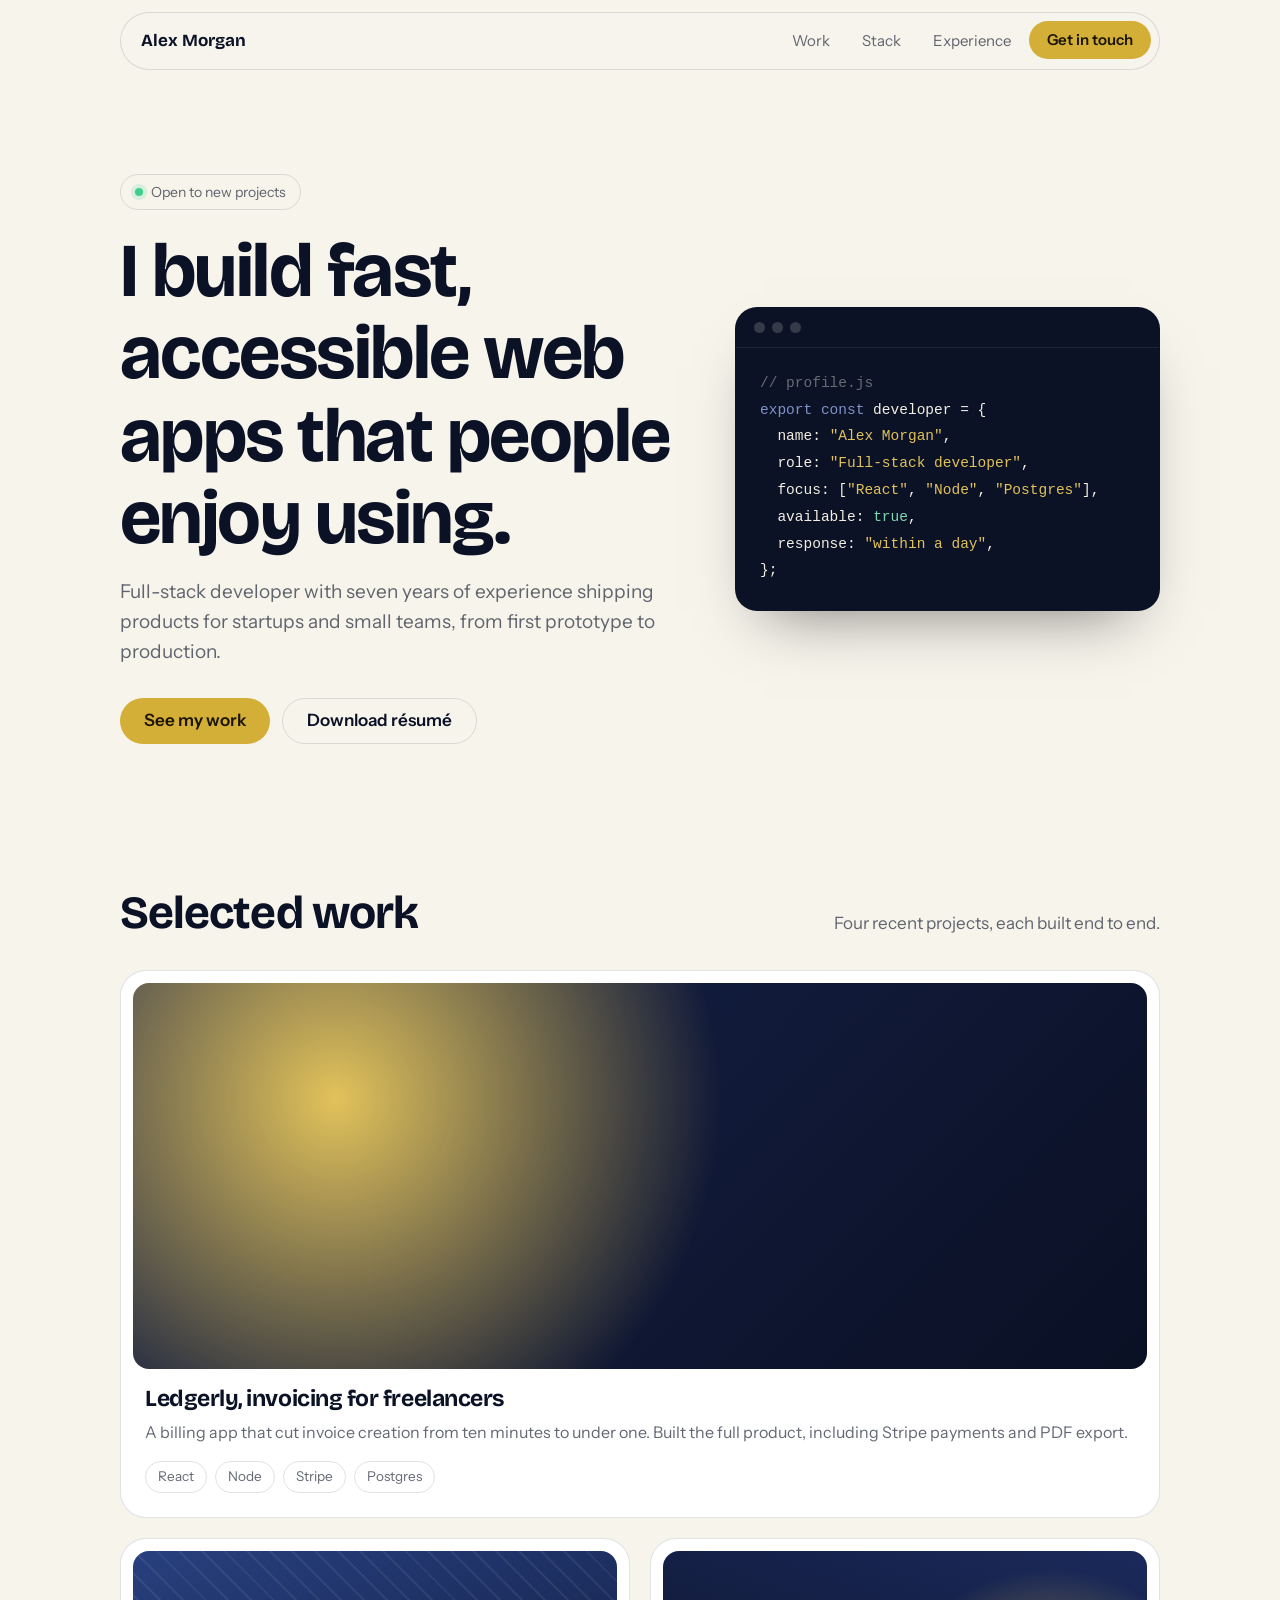
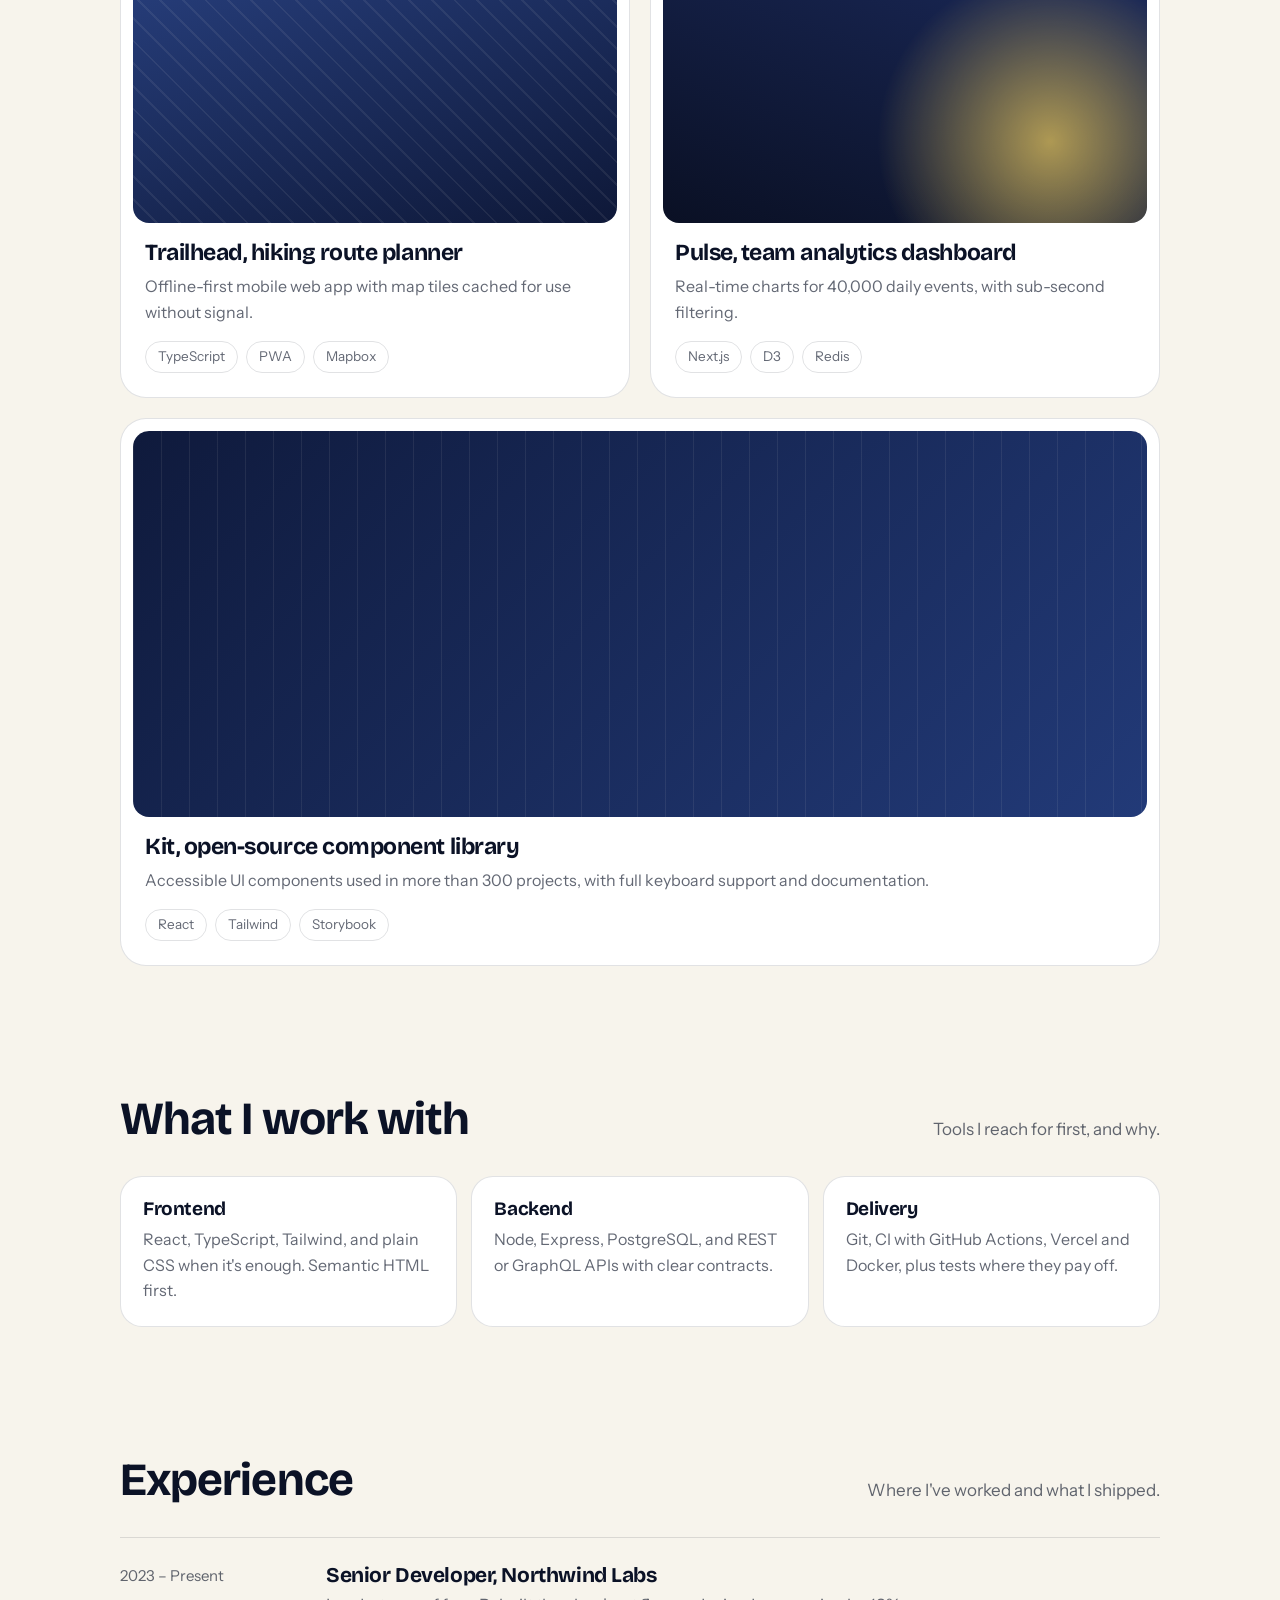
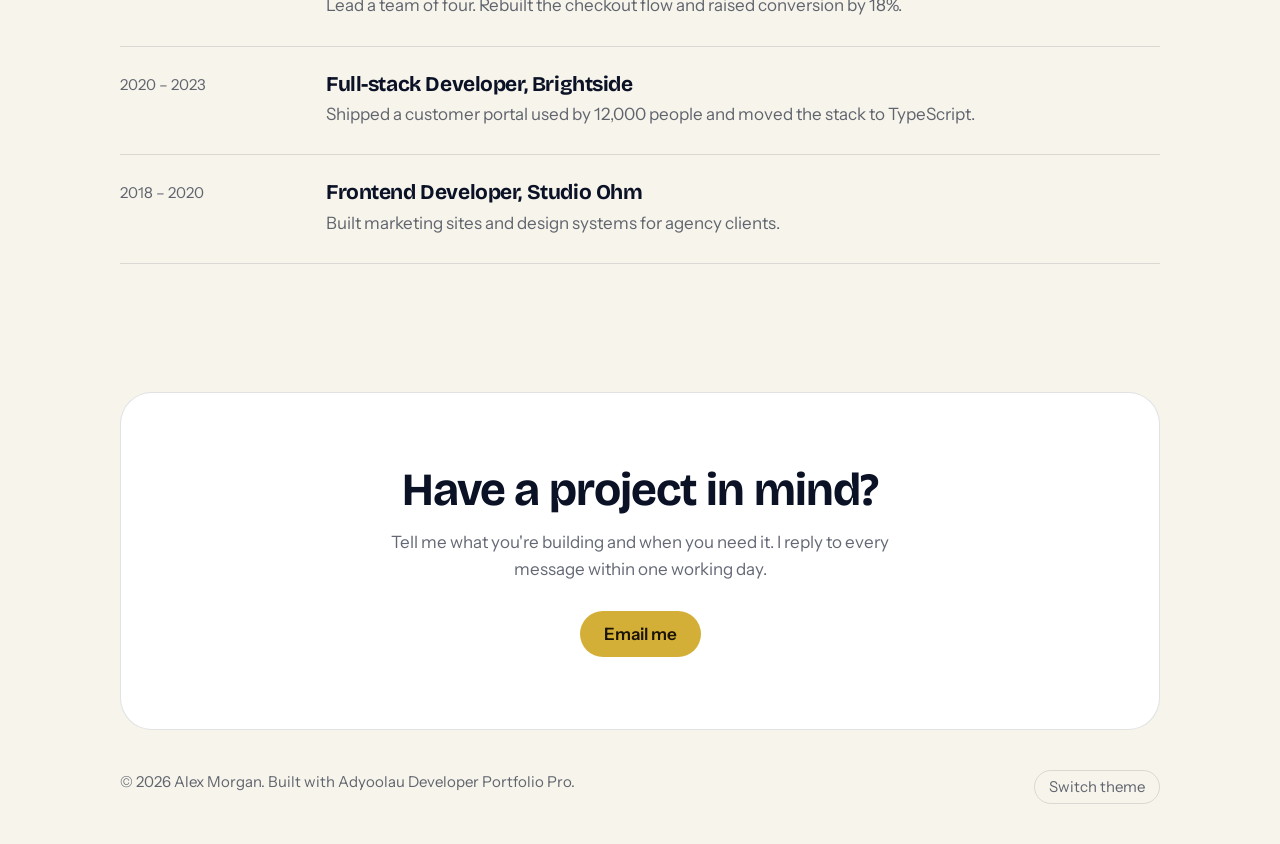
==== index.html @ 77c69635 "Initial commit" ====
<!DOCTYPE html>
<html lang="en">
<head>
<meta charset="utf-8">
<meta name="viewport" content="width=device-width, initial-scale=1, viewport-fit=cover">
<title>Developer Portfolio Pro — Adyoolau</title>
<link rel="preconnect" href="https://fonts.googleapis.com">
<link rel="preconnect" href="https://fonts.gstatic.com" crossorigin>
<link href="https://fonts.googleapis.com/css2?family=Bricolage+Grotesque:opsz,wght@12..96,500;12..96,700&family=Instrument+Sans:wght@400;500;600&display=swap" rel="stylesheet">
<link rel="stylesheet" href="css/styles.css">
</head>
<body>
<header>
  <div class="wrap">
    <nav aria-label="Main">
      <a class="brand" href="#top">Alex Morgan</a>
      <ul>
        <li><a href="#work">Work</a></li>
        <li><a href="#stack">Stack</a></li>
        <li><a href="#experience">Experience</a></li>
        <li><a class="btn" href="#contact">Get in touch</a></li>
      </ul>
    </nav>
  </div>
</header>

<main id="top" class="wrap">
  <div class="hero">
    <div>
      <span class="status"><i></i>Open to new projects</span>
      <h1>I build fast, accessible web apps that people enjoy using.</h1>
      <p class="lede">Full-stack developer with seven years of experience shipping products for startups and small teams, from first prototype to production.</p>
      <div class="actions">
        <a class="btn" href="#work">See my work</a>
        <a class="btn ghost" href="#contact">Download résumé</a>
      </div>
    </div>
    <div class="code" aria-label="Developer profile snippet">
      <div class="bar" aria-hidden="true"><span></span><span></span><span></span></div>
<pre><span class="c">// profile.js</span>
<span class="k">export const</span> developer = {
  name: <span class="s">"Alex Morgan"</span>,
  role: <span class="s">"Full-stack developer"</span>,
  focus: [<span class="s">"React"</span>, <span class="s">"Node"</span>, <span class="s">"Postgres"</span>],
  available: <span class="v">true</span>,
  response: <span class="s">"within a day"</span>,
};</pre>
    </div>
  </div>

  <section id="work">
    <div class="head">
      <h2>Selected work</h2>
      <p>Four recent projects, each built end to end.</p>
    </div>
    <div class="projects">
      <article class="card wide">
        <div class="thumb t1" role="img" aria-label="Abstract gold glow on navy"></div>
        <div class="body">
          <h3>Ledgerly, invoicing for freelancers</h3>
          <p>A billing app that cut invoice creation from ten minutes to under one. Built the full product, including Stripe payments and PDF export.</p>
          <ul class="tags"><li>React</li><li>Node</li><li>Stripe</li><li>Postgres</li></ul>
        </div>
      </article>
      <article class="card">
        <div class="thumb t2" role="img" aria-label="Diagonal line pattern"></div>
        <div class="body">
          <h3>Trailhead, hiking route planner</h3>
          <p>Offline-first mobile web app with map tiles cached for use without signal.</p>
          <ul class="tags"><li>TypeScript</li><li>PWA</li><li>Mapbox</li></ul>
        </div>
      </article>
      <article class="card">
        <div class="thumb t3" role="img" aria-label="Warm gold light in the corner"></div>
        <div class="body">
          <h3>Pulse, team analytics dashboard</h3>
          <p>Real-time charts for 40,000 daily events, with sub-second filtering.</p>
          <ul class="tags"><li>Next.js</li><li>D3</li><li>Redis</li></ul>
        </div>
      </article>
      <article class="card wide">
        <div class="thumb t4" role="img" aria-label="Fine grid pattern"></div>
        <div class="body">
          <h3>Kit, open-source component library</h3>
          <p>Accessible UI components used in more than 300 projects, with full keyboard support and documentation.</p>
          <ul class="tags"><li>React</li><li>Tailwind</li><li>Storybook</li></ul>
        </div>
      </article>
    </div>
  </section>

  <section id="stack">
    <div class="head">
      <h2>What I work with</h2>
      <p>Tools I reach for first, and why.</p>
    </div>
    <div class="stack">
      <div><h3>Frontend</h3><p>React, TypeScript, Tailwind, and plain CSS when it's enough. Semantic HTML first.</p></div>
      <div><h3>Backend</h3><p>Node, Express, PostgreSQL, and REST or GraphQL APIs with clear contracts.</p></div>
      <div><h3>Delivery</h3><p>Git, CI with GitHub Actions, Vercel and Docker, plus tests where they pay off.</p></div>
    </div>
  </section>

  <section id="experience">
    <div class="head">
      <h2>Experience</h2>
      <p>Where I've worked and what I shipped.</p>
    </div>
    <div class="jobs">
      <div class="job">
        <time>2023 – Present</time>
        <div><h3>Senior Developer, Northwind Labs</h3><p>Lead a team of four. Rebuilt the checkout flow and raised conversion by 18%.</p></div>
      </div>
      <div class="job">
        <time>2020 – 2023</time>
        <div><h3>Full-stack Developer, Brightside</h3><p>Shipped a customer portal used by 12,000 people and moved the stack to TypeScript.</p></div>
      </div>
      <div class="job">
        <time>2018 – 2020</time>
        <div><h3>Frontend Developer, Studio Ohm</h3><p>Built marketing sites and design systems for agency clients.</p></div>
      </div>
    </div>
  </section>

  <section id="contact" style="padding-bottom:0">
    <div class="contact">
      <h2>Have a project in mind?</h2>
      <p>Tell me what you're building and when you need it. I reply to every message within one working day.</p>
      <a class="btn" href="mailto:hello@example.com">Email me</a>
    </div>
  </section>

  <footer>
    <span>© <span id="yr">2026</span> Alex Morgan. Built with Adyoolau Developer Portfolio Pro.</span>
    <button class="toggle" id="theme" type="button" aria-label="Switch color theme">Switch theme</button>
  </footer>
</main>

<script src="js/main.js"></script>
</body>
</html>
---- css/styles.css ----
:root{
  --bg:#f7f4ec;--surface:#ffffff;--line:rgba(11,18,38,.12);--text:#0b1226;--muted:rgba(11,18,38,.64);
  --gold:#d4af37;--gold-text:#8a6a05;--gold-ink:#1a1400;--code:#0b1226;--code-text:#f4efe3;
  box-sizing:border-box;padding-top:env(safe-area-inset-top,0px);padding-bottom:env(safe-area-inset-bottom,0px);
}
@media (prefers-color-scheme:dark){
  :root:not([data-theme="light"]){--bg:#0a1024;--surface:#111a36;--line:rgba(244,239,227,.1);--text:#f4efe3;--muted:rgba(244,239,227,.62);--gold-text:#e2c25a;--code:#070c1b}
}
:root[data-theme="dark"]{--bg:#0a1024;--surface:#111a36;--line:rgba(244,239,227,.1);--text:#f4efe3;--muted:rgba(244,239,227,.62);--gold-text:#e2c25a;--code:#070c1b}
html{scroll-behavior:smooth;scroll-padding-top:calc(env(safe-area-inset-top,0px) + 80px)}
*,*::before,*::after{box-sizing:border-box}
body{margin:0;background:var(--bg);color:var(--text);font-family:"Instrument Sans",system-ui,-apple-system,"Segoe UI",sans-serif;font-size:17px;line-height:1.6;-webkit-font-smoothing:antialiased}
h1,h2,h3{font-family:"Bricolage Grotesque","Instrument Sans",system-ui,sans-serif;line-height:1.08;letter-spacing:-.02em;margin:0}
a{color:inherit}
.wrap{max-width:1080px;margin:0 auto;padding:0 20px}
:focus-visible{outline:2px solid var(--gold);outline-offset:3px;border-radius:6px}

/* nav */
header{position:sticky;top:env(safe-area-inset-top,0px);z-index:10;padding-top:12px}
nav{display:flex;align-items:center;justify-content:space-between;gap:12px;padding:8px 8px 8px 20px;border:1px solid var(--line);border-radius:999px;background:color-mix(in srgb,var(--bg) 78%,transparent);backdrop-filter:blur(14px);-webkit-backdrop-filter:blur(14px)}
.brand{font-family:"Bricolage Grotesque",sans-serif;font-weight:700;text-decoration:none}
nav ul{display:flex;gap:4px;list-style:none;margin:0;padding:0}
nav ul a{display:block;padding:8px 14px;border-radius:999px;text-decoration:none;font-size:15px;color:var(--muted);transition:color .2s,background .2s}
nav ul a:hover{color:var(--text);background:var(--line)}
@media (max-width:640px){nav ul li:not(:last-child){display:none}}
.btn{display:inline-flex;align-items:center;justify-content:center;height:46px;padding:0 24px;border-radius:999px;background:var(--gold);color:var(--gold-ink);font-weight:600;text-decoration:none;border:0;transition:transform .15s,filter .2s}
.btn:hover{filter:brightness(1.08)}.btn:active{transform:scale(.98)}
.btn.ghost{background:transparent;color:var(--text);border:1px solid var(--line)}
.btn.ghost:hover{border-color:var(--gold);filter:none}
nav .btn{height:38px;padding:0 18px;font-size:15px}

/* hero */
.hero{display:grid;gap:40px;padding:72px 0 56px;align-items:center}
@media (min-width:900px){.hero{grid-template-columns:1.15fr .85fr;padding:104px 0 80px}}
.status{display:inline-flex;align-items:center;gap:8px;padding:6px 14px;border:1px solid var(--line);border-radius:999px;font-size:14px;color:var(--muted)}
.status i{width:8px;height:8px;border-radius:50%;background:#3ecf8e;box-shadow:0 0 0 4px rgba(62,207,142,.18)}
h1{font-size:clamp(40px,7vw,76px);font-weight:700;margin:20px 0 18px}
.lede{max-width:34em;color:var(--muted);font-size:19px;margin:0 0 30px}
.actions{display:flex;flex-wrap:wrap;gap:12px}

/* code card: the one memorable element */
.code{background:var(--code);color:var(--code-text);border-radius:22px;border:1px solid var(--line);box-shadow:0 30px 60px -30px rgba(0,0,0,.5);overflow:hidden}
.code .bar{display:flex;gap:7px;padding:14px 18px;border-bottom:1px solid rgba(244,239,227,.08)}
.code .bar span{width:11px;height:11px;border-radius:50%;background:rgba(244,239,227,.18)}
.code pre{margin:0;padding:22px 24px 26px;font:14.5px/1.85 ui-monospace,SFMono-Regular,Menlo,Consolas,monospace;overflow-x:auto}
.k{color:#7f93c9}.s{color:#e2c25a}.v{color:#7ad9b0}.c{color:rgba(244,239,227,.4)}

/* sections */
section{padding:64px 0}
.head{display:flex;align-items:end;justify-content:space-between;gap:20px;margin-bottom:32px;flex-wrap:wrap}
h2{font-size:clamp(30px,4.5vw,46px);font-weight:700}
.head p{margin:0;color:var(--muted);max-width:26em}

.projects{display:grid;gap:20px}
@media (min-width:720px){.projects{grid-template-columns:1fr 1fr}.projects .wide{grid-column:1/-1}}
.card{background:var(--surface);border:1px solid var(--line);border-radius:26px;padding:12px;display:flex;flex-direction:column;transition:border-color .25s}
.card:hover{border-color:color-mix(in srgb,var(--gold) 60%,transparent)}
.thumb{aspect-ratio:16/9;border-radius:16px;position:relative;overflow:hidden}
.wide .thumb{aspect-ratio:21/8}
.t1{background:radial-gradient(circle at 20% 30%,#e2c25a 0,transparent 45%),linear-gradient(135deg,#16224a,#0a1024)}
.t2{background:repeating-linear-gradient(45deg,rgba(244,239,227,.07) 0 2px,transparent 2px 16px),linear-gradient(160deg,#28407f,#0e1838)}
.t3{background:radial-gradient(circle at 80% 70%,rgba(226,194,90,.75) 0,transparent 40%),linear-gradient(200deg,#1b2a5c,#0a1024)}
.t4{background:linear-gradient(90deg,rgba(244,239,227,.08) 1px,transparent 1px) 0 0/28px 28px,linear-gradient(135deg,#0f1a3c,#223a78)}
.card .body{padding:18px 12px 12px;display:flex;flex-direction:column;flex:1}
.card h3{font-size:23px}
.card p{margin:8px 0 16px;color:var(--muted);font-size:16px}
.tags{display:flex;flex-wrap:wrap;gap:8px;margin-top:auto}
.tags li{list-style:none;padding:4px 12px;border:1px solid var(--line);border-radius:999px;font-size:13.5px;color:var(--muted)}
.tags{padding:0;margin-bottom:0}

.stack{display:grid;gap:14px}
@media (min-width:720px){.stack{grid-template-columns:repeat(3,1fr)}}
.stack div{background:var(--surface);border:1px solid var(--line);border-radius:22px;padding:22px}
.stack h3{font-size:19px;margin-bottom:8px}
.stack p{margin:0;color:var(--muted);font-size:16px}

.jobs{border-top:1px solid var(--line)}
.job{display:grid;gap:6px;padding:26px 0;border-bottom:1px solid var(--line)}
@media (min-width:720px){.job{grid-template-columns:200px 1fr}}
.job time{color:var(--muted);font-size:15px}
.job h3{font-size:21px}
.job p{margin:6px 0 0;color:var(--muted)}

.contact{background:var(--surface);border:1px solid var(--line);border-radius:32px;padding:clamp(32px,6vw,72px);text-align:center;margin-bottom:40px}
.contact h2{margin-bottom:14px}
.contact p{margin:0 auto 28px;color:var(--muted);max-width:30em}
footer{padding:0 0 40px;color:var(--muted);font-size:15px;display:flex;justify-content:space-between;flex-wrap:wrap;gap:10px}
.toggle{background:none;border:1px solid var(--line);color:var(--muted);border-radius:999px;padding:4px 14px;font:inherit;cursor:pointer}
.toggle:hover{color:var(--text);border-color:var(--gold)}
@media (prefers-reduced-motion:reduce){html{scroll-behavior:auto}*{transition:none!important}}
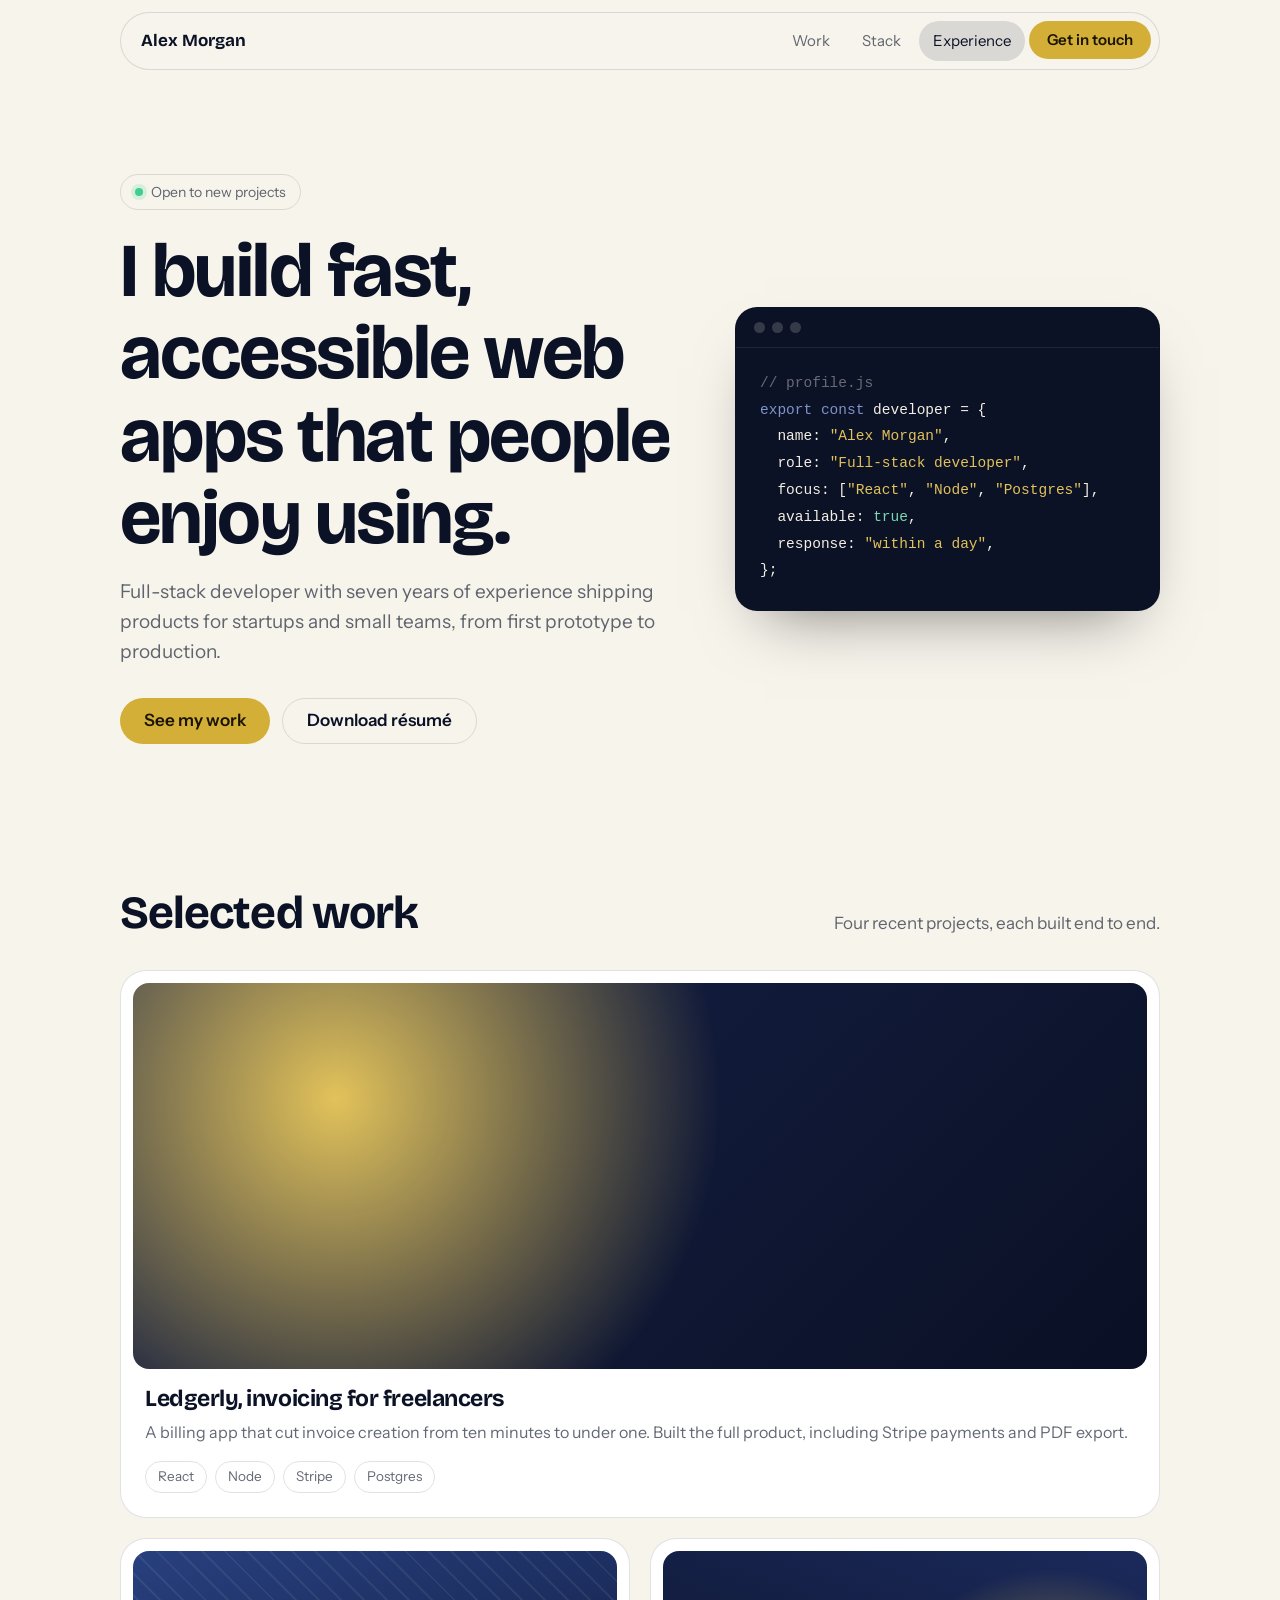
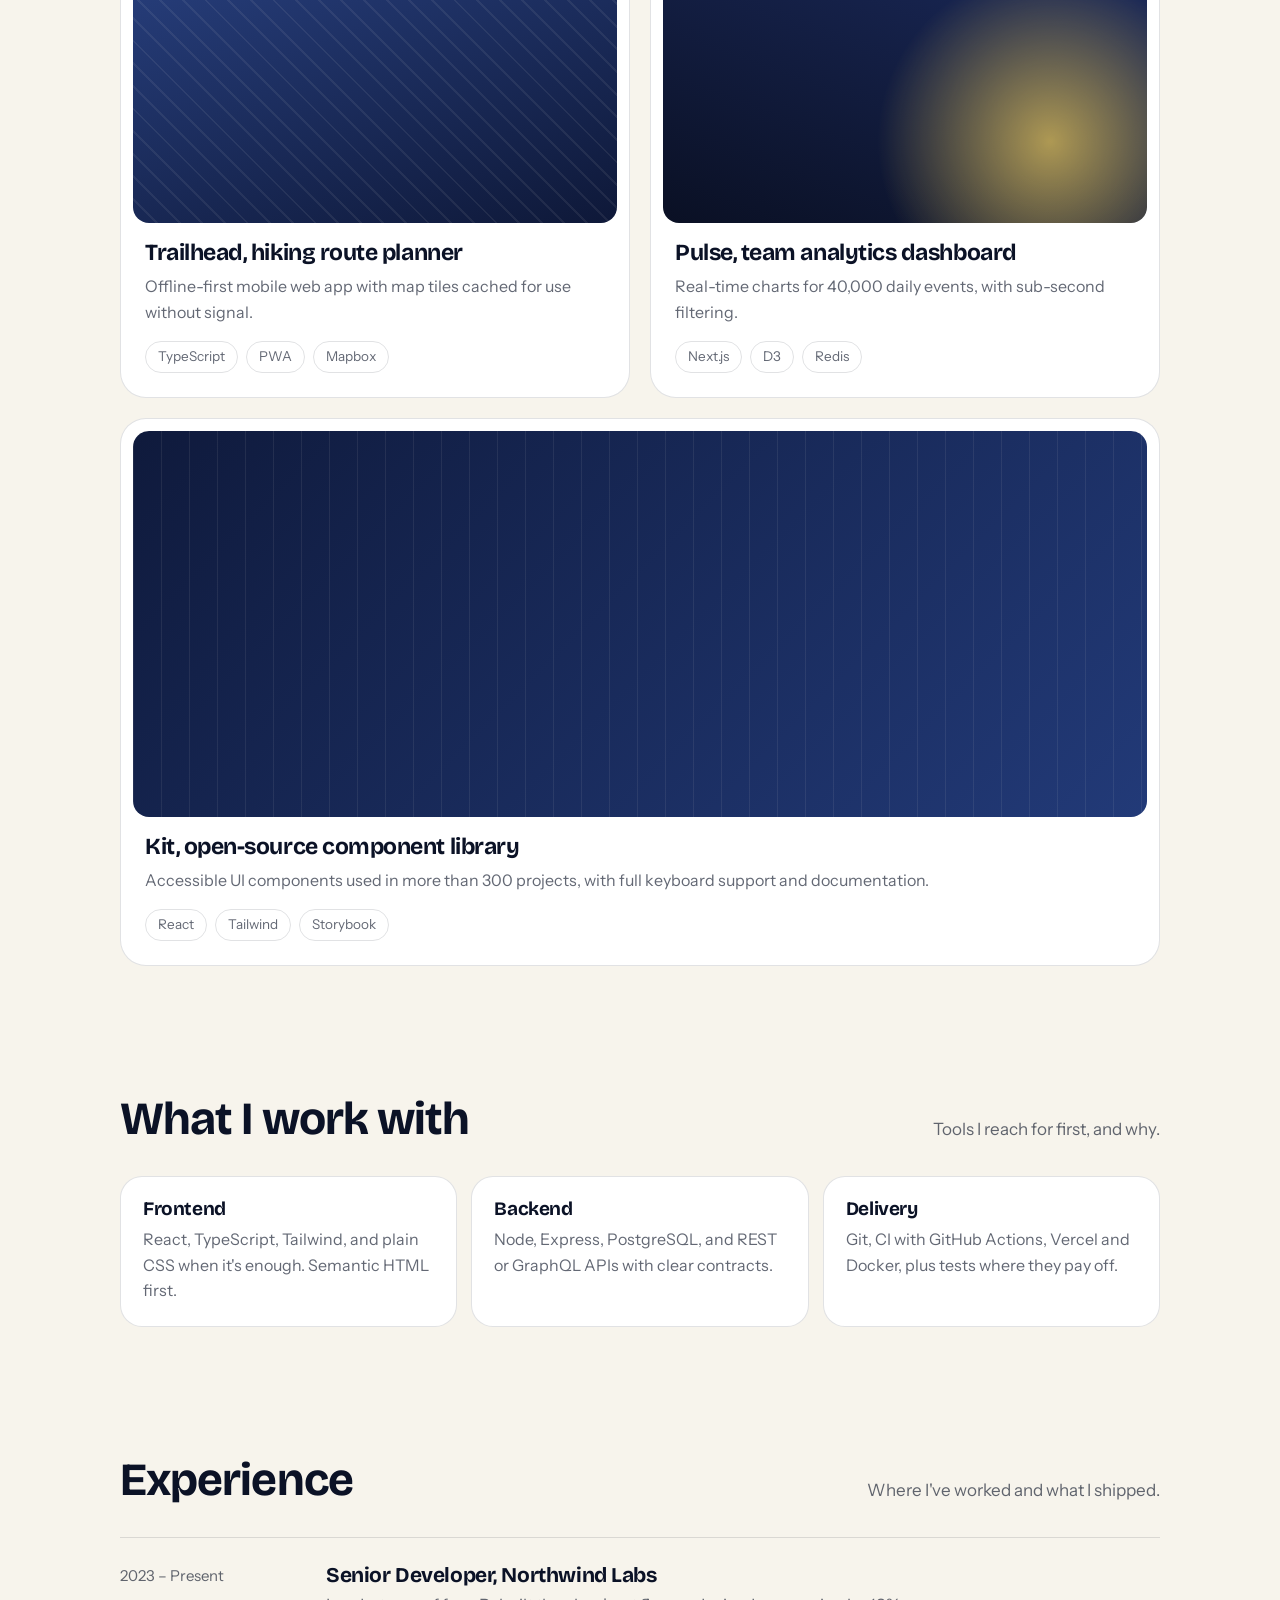
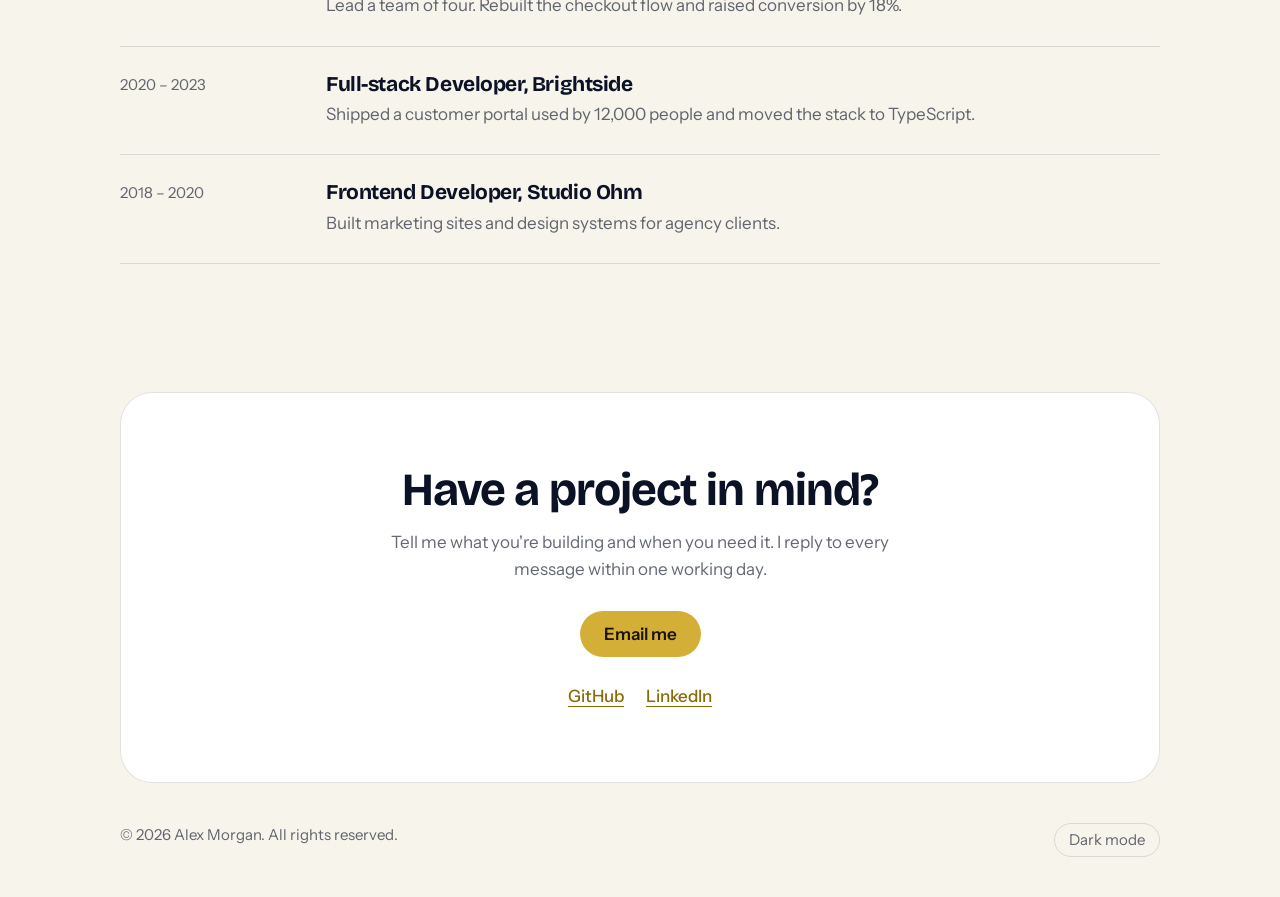
==== commit 5de4e045: "Successfully applied portfolio updates from patch" ====
--- a/index.html
+++ b/index.html
@@ -3,13 +3,45 @@
 <head>
 <meta charset="utf-8">
 <meta name="viewport" content="width=device-width, initial-scale=1, viewport-fit=cover">
-<title>Developer Portfolio Pro — Adyoolau</title>
+<title>Alex Morgan | Full-stack developer</title>
+<meta name="description" content="Alex Morgan is a full-stack developer who builds fast, accessible web apps with React, Node and Postgres. Available for new projects.">
+<meta name="theme-color" content="#f7f4ec" media="(prefers-color-scheme: light)">
+<meta name="theme-color" content="#0a1024" media="(prefers-color-scheme: dark)">
+<link rel="canonical" href="https://your-domain.com/">
+<link rel="icon" href="favicon.svg" type="image/svg+xml">
+
+<!-- Social sharing: replace your-domain.com with your real address. Image URLs must be absolute. -->
+<meta property="og:type" content="website">
+<meta property="og:title" content="Alex Morgan | Full-stack developer">
+<meta property="og:description" content="I build fast, accessible web apps that people enjoy using.">
+<meta property="og:url" content="https://your-domain.com/">
+<meta property="og:image" content="https://your-domain.com/assets/og-image.png">
+<meta property="og:image:width" content="1200">
+<meta property="og:image:height" content="630">
+<meta name="twitter:card" content="summary_large_image">
+
+<script type="application/ld+json">
+{
+  "@context": "https://schema.org",
+  "@type": "Person",
+  "name": "Alex Morgan",
+  "jobTitle": "Full-stack developer",
+  "url": "https://your-domain.com/",
+  "email": "mailto:hello@your-domain.com",
+  "sameAs": ["https://github.com/your-username", "https://www.linkedin.com/in/your-username"]
+}
+</script>
+
+<!-- Applies a saved theme before first paint, so there is no flash. -->
+<script>try{var t=localStorage.getItem("theme");if(t==="light"||t==="dark")document.documentElement.dataset.theme=t}catch(e){}</script>
+
 <link rel="preconnect" href="https://fonts.googleapis.com">
 <link rel="preconnect" href="https://fonts.gstatic.com" crossorigin>
 <link href="https://fonts.googleapis.com/css2?family=Bricolage+Grotesque:opsz,wght@12..96,500;12..96,700&family=Instrument+Sans:wght@400;500;600&display=swap" rel="stylesheet">
 <link rel="stylesheet" href="css/styles.css">
 </head>
 <body>
+<a class="skip" href="#top">Skip to content</a>
 <header>
   <div class="wrap">
     <nav aria-label="Main">
@@ -24,7 +56,7 @@
   </div>
 </header>
 
-<main id="top" class="wrap">
+<main id="top" class="wrap" tabindex="-1">
   <div class="hero">
     <div>
       <span class="status"><i></i>Open to new projects</span>
@@ -32,7 +64,7 @@
       <p class="lede">Full-stack developer with seven years of experience shipping products for startups and small teams, from first prototype to production.</p>
       <div class="actions">
         <a class="btn" href="#work">See my work</a>
-        <a class="btn ghost" href="#contact">Download résumé</a>
+        <a class="btn ghost" href="assets/resume.pdf" download="Alex-Morgan-Resume.pdf">Download résumé</a>
       </div>
     </div>
     <div class="code" aria-label="Developer profile snippet">
@@ -57,7 +89,7 @@
       <article class="card wide">
         <div class="thumb t1" role="img" aria-label="Abstract gold glow on navy"></div>
         <div class="body">
-          <h3>Ledgerly, invoicing for freelancers</h3>
+          <h3><a href="https://example.com/ledgerly" target="_blank" rel="noopener">Ledgerly, invoicing for freelancers</a></h3>
           <p>A billing app that cut invoice creation from ten minutes to under one. Built the full product, including Stripe payments and PDF export.</p>
           <ul class="tags"><li>React</li><li>Node</li><li>Stripe</li><li>Postgres</li></ul>
         </div>
@@ -65,7 +97,7 @@
       <article class="card">
         <div class="thumb t2" role="img" aria-label="Diagonal line pattern"></div>
         <div class="body">
-          <h3>Trailhead, hiking route planner</h3>
+          <h3><a href="https://example.com/trailhead" target="_blank" rel="noopener">Trailhead, hiking route planner</a></h3>
           <p>Offline-first mobile web app with map tiles cached for use without signal.</p>
           <ul class="tags"><li>TypeScript</li><li>PWA</li><li>Mapbox</li></ul>
         </div>
@@ -73,7 +105,7 @@
       <article class="card">
         <div class="thumb t3" role="img" aria-label="Warm gold light in the corner"></div>
         <div class="body">
-          <h3>Pulse, team analytics dashboard</h3>
+          <h3><a href="https://example.com/pulse" target="_blank" rel="noopener">Pulse, team analytics dashboard</a></h3>
           <p>Real-time charts for 40,000 daily events, with sub-second filtering.</p>
           <ul class="tags"><li>Next.js</li><li>D3</li><li>Redis</li></ul>
         </div>
@@ -81,7 +113,7 @@
       <article class="card wide">
         <div class="thumb t4" role="img" aria-label="Fine grid pattern"></div>
         <div class="body">
-          <h3>Kit, open-source component library</h3>
+          <h3><a href="https://example.com/kit" target="_blank" rel="noopener">Kit, open-source component library</a></h3>
           <p>Accessible UI components used in more than 300 projects, with full keyboard support and documentation.</p>
           <ul class="tags"><li>React</li><li>Tailwind</li><li>Storybook</li></ul>
         </div>
@@ -108,15 +140,15 @@
     </div>
     <div class="jobs">
       <div class="job">
-        <time>2023 – Present</time>
+        <time datetime="2023">2023 – Present</time>
         <div><h3>Senior Developer, Northwind Labs</h3><p>Lead a team of four. Rebuilt the checkout flow and raised conversion by 18%.</p></div>
       </div>
       <div class="job">
-        <time>2020 – 2023</time>
+        <time datetime="2020">2020 – 2023</time>
         <div><h3>Full-stack Developer, Brightside</h3><p>Shipped a customer portal used by 12,000 people and moved the stack to TypeScript.</p></div>
       </div>
       <div class="job">
-        <time>2018 – 2020</time>
+        <time datetime="2018">2018 – 2020</time>
         <div><h3>Frontend Developer, Studio Ohm</h3><p>Built marketing sites and design systems for agency clients.</p></div>
       </div>
     </div>
@@ -126,13 +158,17 @@
     <div class="contact">
       <h2>Have a project in mind?</h2>
       <p>Tell me what you're building and when you need it. I reply to every message within one working day.</p>
-      <a class="btn" href="mailto:hello@example.com">Email me</a>
+      <a class="btn" href="mailto:hello@your-domain.com">Email me</a>
+      <ul class="links" aria-label="Elsewhere">
+        <li><a href="https://github.com/your-username" target="_blank" rel="noopener">GitHub</a></li>
+        <li><a href="https://www.linkedin.com/in/your-username" target="_blank" rel="noopener">LinkedIn</a></li>
+      </ul>
     </div>
   </section>
 
   <footer>
-    <span>© <span id="yr">2026</span> Alex Morgan. Built with Adyoolau Developer Portfolio Pro.</span>
-    <button class="toggle" id="theme" type="button" aria-label="Switch color theme">Switch theme</button>
+    <span>© <span id="yr">2026</span> Alex Morgan. All rights reserved.</span>
+    <button class="toggle" id="theme" type="button" aria-pressed="false">Dark mode</button>
   </footer>
 </main>
 
--- a/css/styles.css
+++ b/css/styles.css
@@ -14,6 +14,9 @@
 a{color:inherit}
 .wrap{max-width:1080px;margin:0 auto;padding:0 20px}
 :focus-visible{outline:2px solid var(--gold);outline-offset:3px;border-radius:6px}
+main:focus{outline:none}
+.skip{position:absolute;left:12px;top:-60px;z-index:20;padding:10px 18px;border-radius:999px;background:var(--gold);color:var(--gold-ink);font-weight:600;text-decoration:none;transition:top .15s}
+.skip:focus{top:calc(env(safe-area-inset-top,0px) + 12px)}
 
 /* nav */
 header{position:sticky;top:env(safe-area-inset-top,0px);z-index:10;padding-top:12px}
@@ -21,7 +24,7 @@
 .brand{font-family:"Bricolage Grotesque",sans-serif;font-weight:700;text-decoration:none}
 nav ul{display:flex;gap:4px;list-style:none;margin:0;padding:0}
 nav ul a{display:block;padding:8px 14px;border-radius:999px;text-decoration:none;font-size:15px;color:var(--muted);transition:color .2s,background .2s}
-nav ul a:hover{color:var(--text);background:var(--line)}
+nav ul a:hover,nav ul a[aria-current]{color:var(--text);background:var(--line)}
 @media (max-width:640px){nav ul li:not(:last-child){display:none}}
 .btn{display:inline-flex;align-items:center;justify-content:center;height:46px;padding:0 24px;border-radius:999px;background:var(--gold);color:var(--gold-ink);font-weight:600;text-decoration:none;border:0;transition:transform .15s,filter .2s}
 .btn:hover{filter:brightness(1.08)}.btn:active{transform:scale(.98)}
@@ -53,8 +56,13 @@
 
 .projects{display:grid;gap:20px}
 @media (min-width:720px){.projects{grid-template-columns:1fr 1fr}.projects .wide{grid-column:1/-1}}
-.card{background:var(--surface);border:1px solid var(--line);border-radius:26px;padding:12px;display:flex;flex-direction:column;transition:border-color .25s}
-.card:hover{border-color:color-mix(in srgb,var(--gold) 60%,transparent)}
+.card{position:relative;background:var(--surface);border:1px solid var(--line);border-radius:26px;padding:12px;display:flex;flex-direction:column;transition:border-color .25s}
+.card:hover,.card:focus-within{border-color:color-mix(in srgb,var(--gold) 60%,transparent)}
+.card h3 a{text-decoration:none}
+.card h3 a::after{content:"";position:absolute;inset:0;border-radius:26px}
+.card h3 a:hover{color:var(--gold-text)}
+.card h3 a:focus-visible{outline:none}
+.card:has(h3 a:focus-visible){outline:2px solid var(--gold);outline-offset:3px}
 .thumb{aspect-ratio:16/9;border-radius:16px;position:relative;overflow:hidden}
 .wide .thumb{aspect-ratio:21/8}
 .t1{background:radial-gradient(circle at 20% 30%,#e2c25a 0,transparent 45%),linear-gradient(135deg,#16224a,#0a1024)}
@@ -84,7 +92,14 @@
 .contact{background:var(--surface);border:1px solid var(--line);border-radius:32px;padding:clamp(32px,6vw,72px);text-align:center;margin-bottom:40px}
 .contact h2{margin-bottom:14px}
 .contact p{margin:0 auto 28px;color:var(--muted);max-width:30em}
+.links{display:flex;justify-content:center;gap:22px;list-style:none;margin:26px 0 0;padding:0}
+.links a{color:var(--gold-text);font-weight:500;text-underline-offset:4px}
+.links a:hover{text-decoration-thickness:2px}
 footer{padding:0 0 40px;color:var(--muted);font-size:15px;display:flex;justify-content:space-between;flex-wrap:wrap;gap:10px}
 .toggle{background:none;border:1px solid var(--line);color:var(--muted);border-radius:999px;padding:4px 14px;font:inherit;cursor:pointer}
 .toggle:hover{color:var(--text);border-color:var(--gold)}
+.notfound{min-height:70vh;display:grid;align-content:center;justify-items:start;gap:16px;padding:64px 0}
+.notfound p{margin:0;color:var(--muted);max-width:28em}
+.notfound .actions{margin-top:8px}
+@media print{header,.toggle,.skip{display:none}body{background:#fff;color:#000}.card,.stack div,.contact{break-inside:avoid}}
 @media (prefers-reduced-motion:reduce){html{scroll-behavior:auto}*{transition:none!important}}
